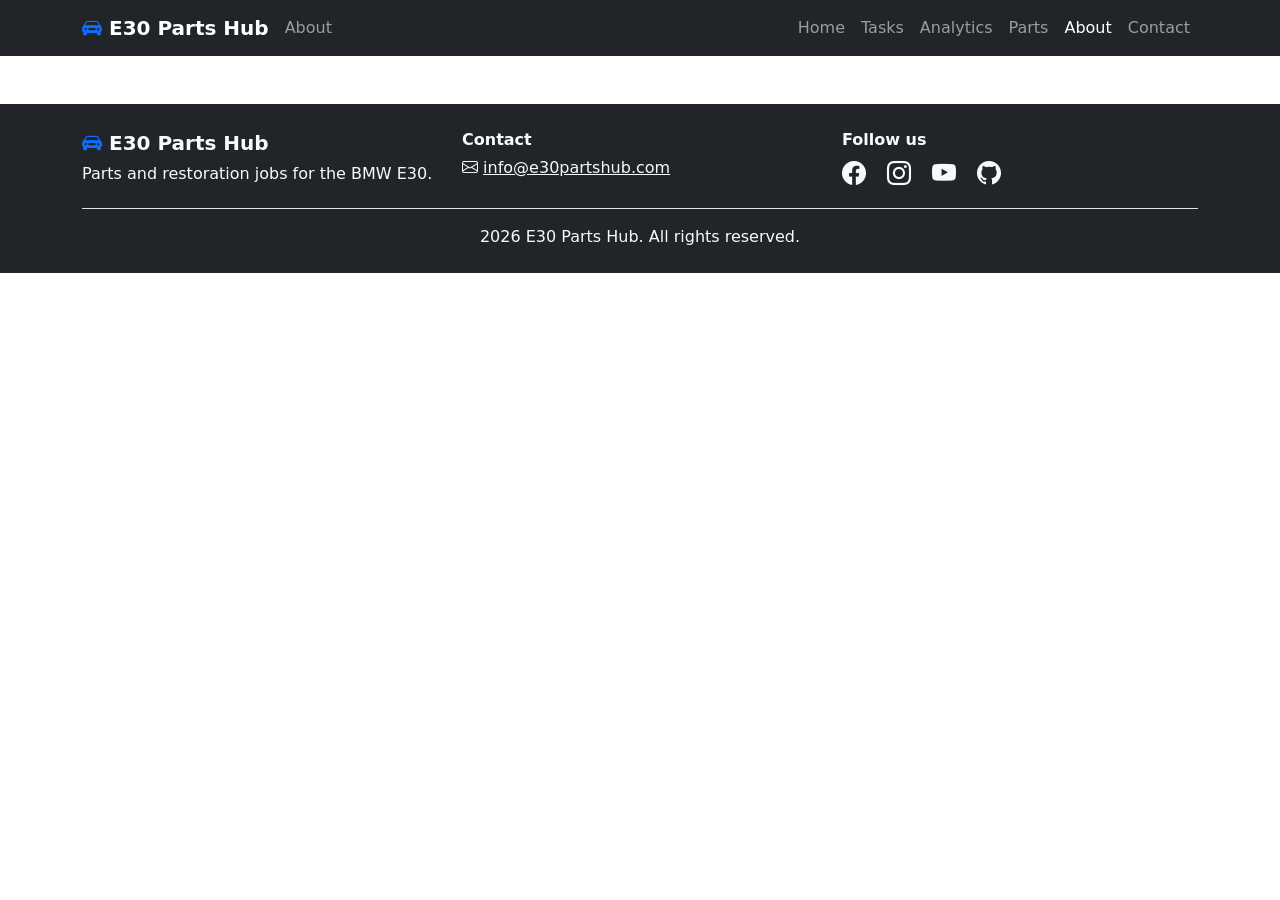
==== about.html @ b695859c "footer/header of pages done" ====
<!DOCTYPE html>
<html lang="en">

<head>
    <meta charset="UTF-8">
    <meta name="viewport" content="width=device-width, initial-scale=1.0">
    <meta name="description" content="E30 Parts Hub - about the application and the team behind it">
    <title>About | E30 Parts Hub</title>

    <link rel="stylesheet" href="https://cdn.jsdelivr.net/npm/bootstrap@5.3.3/dist/css/bootstrap.min.css">
    <link rel="stylesheet" href="https://cdn.jsdelivr.net/npm/bootstrap-icons@1.11.3/font/bootstrap-icons.min.css">
    <link rel="stylesheet" href="css/style.css">
    <script src="https://cdn.jsdelivr.net/npm/bootstrap@5.3.3/dist/js/bootstrap.bundle.min.js" defer></script>
</head>

<body>

    <header class="sticky-top">
        <nav class="navbar navbar-expand-lg bg-dark" data-bs-theme="dark">

            <div class="container">

                <a class="navbar-brand fw-bold" href="index.html">
                <i class="bi bi-car-front-fill text-primary"></i> E30 Parts Hub</a>
                <span class="navbar-text">About</span>

                
                <button class="navbar-toggler" 
                        type="button" 
                        data-bs-toggle="collapse" 
                        data-bs-target="#mainNav">
                        <span class="navbar-toggler-icon"></span>
                </button>

                <div class="collapse navbar-collapse" id="mainNav">

                    <ul class="navbar-nav ms-auto">
                        <li class="nav-item"><a class="nav-link" href="index.html">Home</a></li>
                        <li class="nav-item"><a class="nav-link" href="tasks.html">Tasks</a></li>
                        <li class="nav-item"><a class="nav-link" href="analytics.html">Analytics</a></li>
                        <li class="nav-item"><a class="nav-link" href="parts.html">Parts</a></li>
                        <li class="nav-item"><a class="nav-link active" href="about.html">About</a></li>
                        <li class="nav-item"><a class="nav-link" href="contact.html">Contact</a></li>
                </ul>
            </div></div>
        </nav>
    </header>

   
    <footer class="bg-dark text-light mt-5 py-4 ">
        <div class="container">
          <div class="row text-center text-md-start">

            <div class="col-md-4 mb-3">
                <p class="fs-5 fw-bold mb-1">
                    <i class="bi bi-car-front-fill text-primary"></i> E30 Parts Hub</p>
                <p class="mb-0">Parts and restoration jobs for the BMW E30.</p>
            </div>

            <div class="col-md-4 mb-3">
                <p class="fw-bold mb-1">Contact</p>
                <p class="mb-0">
                <i class="bi bi-envelope"></i>
                <a class="link-light" href="mailto:info@e30partshub.com">info@e30partshub.com</a></p>
            </div>

            <div class="col-md-4 mb-3">
                <p class="fw-bold mb-1">Follow us</p>
                <a class="link-light fs-4 me-3" href="https://www.facebook.com" ><i class="bi bi-facebook"></i></a>
                <a class="link-light fs-4 me-3" href="https://www.instagram.com" ><i class="bi bi-instagram"></i></a>
                <a class="link-light fs-4 me-3" href="https://www.youtube.com" ><i class="bi bi-youtube"></i></a>
                <a class="link-light fs-4" href="https://github.com/nikiforoskassotakis3-arch" ><i class="bi bi-github"></i></a>
            </div>
          </div>

           <p class="text-center border-top pt-3 mb-0"> 2026 E30 Parts Hub. All rights reserved.</p>
        </div>
    </footer>
 
</body>
</html>
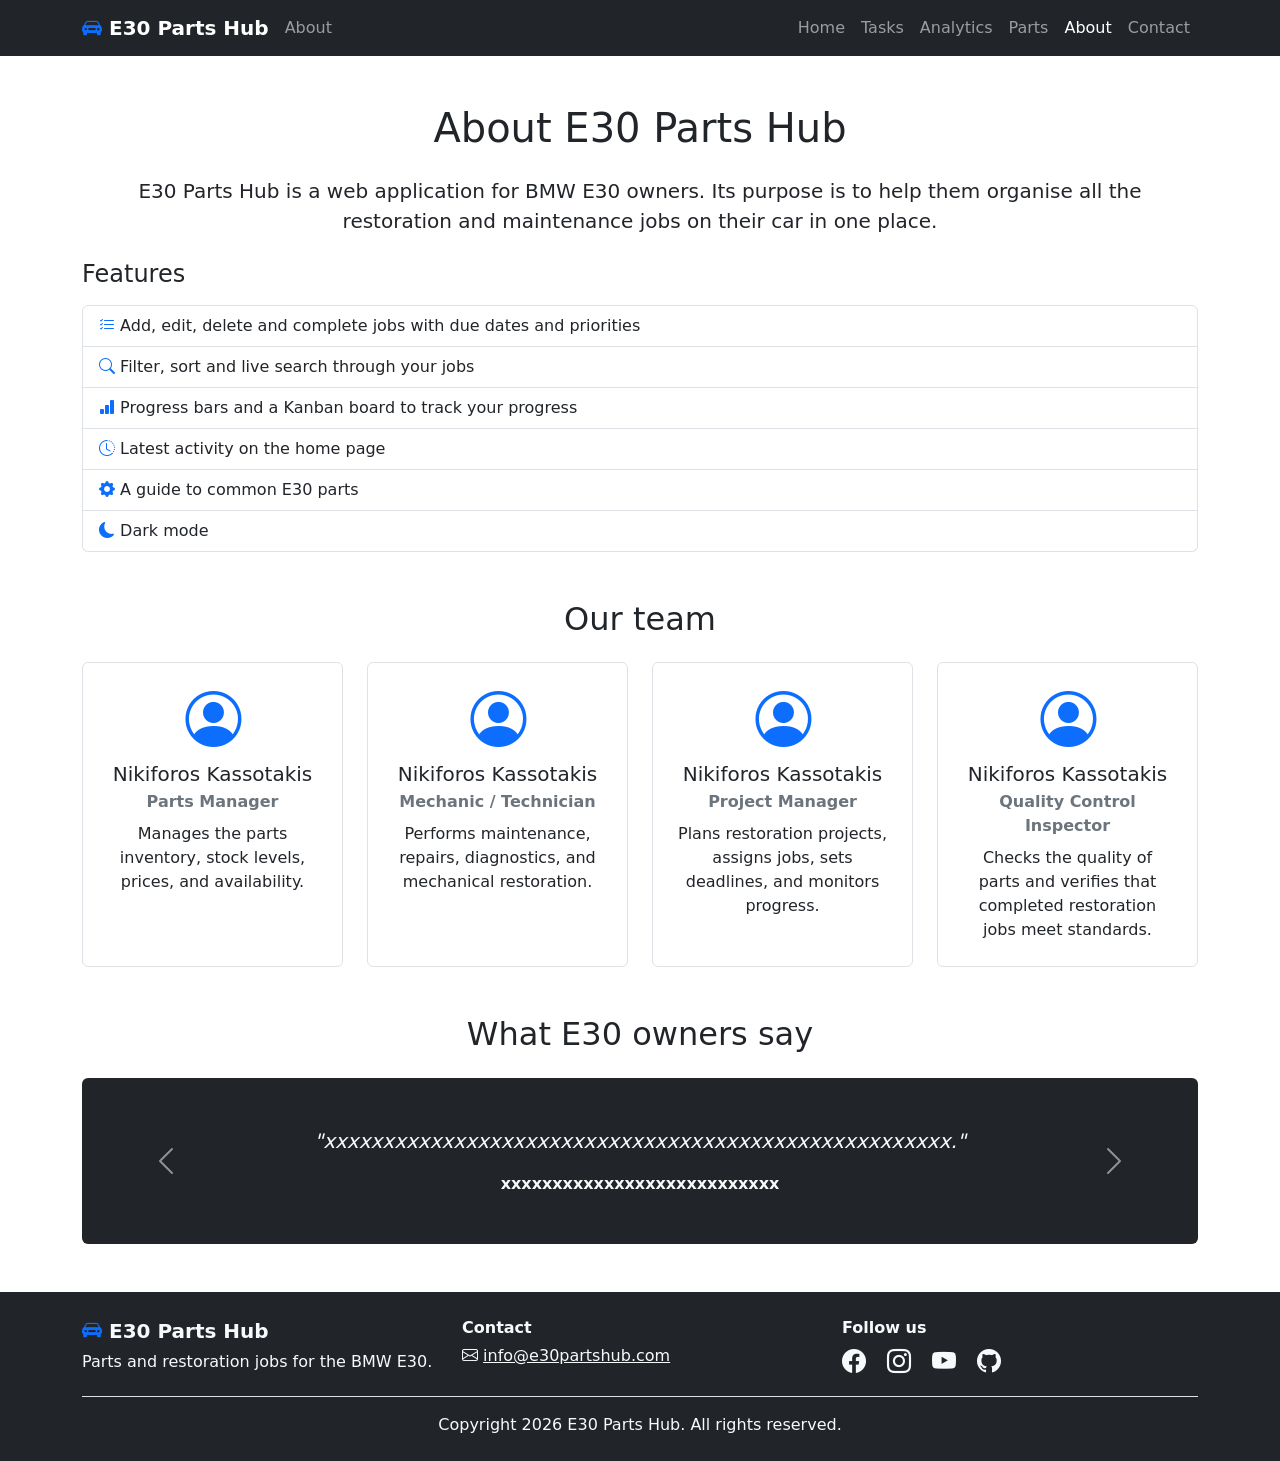
==== commit b58c0f10: "main structure of main/about page" ====
--- a/about.html
+++ b/about.html
@@ -1,5 +1,9 @@
 <!DOCTYPE html>
 <html lang="en">
+
+
+
+
 
 <head>
     <meta charset="UTF-8">
@@ -12,6 +16,11 @@
     <link rel="stylesheet" href="css/style.css">
     <script src="https://cdn.jsdelivr.net/npm/bootstrap@5.3.3/dist/js/bootstrap.bundle.min.js" defer></script>
 </head>
+
+
+
+
+
 
 <body>
 
@@ -46,7 +55,126 @@
         </nav>
     </header>
 
+
+
+
+
+
+    <main>
+
+        <div>
+        <div class="container py-5">
+            <h1 class="text-center mb-4">About E30 Parts Hub</h1>
+            <p class="lead text-center">E30 Parts Hub is a web application for BMW E30 owners. Its purpose is to help them organise all the restoration and maintenance jobs on their car in one place.</p>
+
+            <h2 class="fs-4 mt-4 mb-3">Features</h2>
+            <ul class="list-group">
+                <li class="list-group-item"><i class="bi bi-list-check text-primary"></i> Add, edit, delete and complete jobs with due dates and priorities</li>
+                <li class="list-group-item"><i class="bi bi-search text-primary"></i> Filter, sort and live search through your jobs</li>
+                <li class="list-group-item"><i class="bi bi-bar-chart-fill text-primary"></i> Progress bars and a Kanban board to track your progress</li>
+                <li class="list-group-item"><i class="bi bi-clock-history text-primary"></i> Latest activity on the home page</li>
+                <li class="list-group-item"><i class="bi bi-gear-fill text-primary"></i> A guide to common E30 parts</li>
+                <li class="list-group-item"><i class="bi bi-moon-fill text-primary"></i> Dark mode</li>
+            </ul>
+        </div>
+     </div>
    
+        <div class="container">
+            <h2 class="text-center mb-4">Our team</h2>
+
+            <div class="row g-4 text-center">
+
+                <div class="col-sm-6 col-lg-3">
+                    <div class="border rounded-2 p-4 h-100">
+                        <i class="bi bi-person-circle display-4 text-primary"></i>
+                        <h3 class="fs-5 mt-2 mb-1">Nikiforos Kassotakis</h3>
+                        <p class="text-secondary fw-bold mb-2">Parts Manager</p>
+                        <p class="mb-0">Manages the parts inventory, stock levels, prices, and availability.</p>
+                    </div>
+                </div>
+
+                <div class="col-sm-6 col-lg-3">
+                    <div class="border rounded-2 p-4 h-100">
+                        <i class="bi bi-person-circle display-4 text-primary"></i>
+                        <h3 class="fs-5 mt-2 mb-1">Nikiforos Kassotakis</h3>
+                        <p class="text-secondary fw-bold mb-2">Mechanic / Technician</p>
+                        <p class="mb-0">Performs maintenance, repairs, diagnostics, and mechanical restoration.</p>
+                    </div>
+                </div>
+
+                <div class="col-sm-6 col-lg-3">
+                    <div class="border rounded-2 p-4 h-100">
+                        <i class="bi bi-person-circle display-4 text-primary"></i>
+                        <h3 class="fs-5 mt-2 mb-1">Nikiforos Kassotakis</h3>
+                        <p class="text-secondary fw-bold mb-2">Project Manager</p>
+                        <p class="mb-0">Plans restoration projects, assigns jobs, sets deadlines, and monitors progress.</p>
+                    </div>
+                </div>
+
+                <div class="col-sm-6 col-lg-3">
+                    <div class="border rounded-2 p-4 h-100">
+                        <i class="bi bi-person-circle display-4 text-primary"></i>
+                        <h3 class="fs-5 mt-2 mb-1">Nikiforos Kassotakis</h3>
+                        <p class="text-secondary fw-bold mb-2">Quality Control Inspector</p>
+                        <p class="mb-0">Checks the quality of parts and verifies that completed restoration jobs meet standards.</p>
+                    </div>
+                </div>
+
+            </div>
+        </div>
+    
+                
+        <div class="container mt-5">
+            <h2 class="text-center mb-4">What E30 owners say</h2>
+
+            <div id="testimonials" class="carousel slide bg-dark text-light rounded-2" data-bs-ride="carousel">
+                <div class="carousel-inner">
+
+                    <div class="carousel-item active">
+                        <div class="text-center px-5 py-5">
+                            <p class="fs-5 fst-italic">"xxxxxxxxxxxxxxxxxxxxxxxxxxxxxxxxxxxxxxxxxxxxxxxxxxxxx."</p>
+                            <p class="fw-bold mb-0">xxxxxxxxxxxxxxxxxxxxxxxxxxx</p>
+                        </div>
+                    </div>
+
+                    <div class="carousel-item">
+                        <div class="text-center px-5 py-5">
+                            <p class="fs-5 fst-italic">"xxxxxxxxxxxxxxxxxxxxxxxxxxxxxxxxxxxxxxxxxxxxxxx"</p>
+                            <p class="fw-bold mb-0">xxxxxxxxxxxxxxxxxxxxxxxxxxx</p>
+                        </div>
+                    </div>
+
+                    <div class="carousel-item">
+                        <div class="text-center px-5 py-5">
+                            <p class="fs-5 fst-italic">"xxxxxxxxxxxxxxxxxxxxxxxxxxxxxxxxxxxxxxxxxxxxxxxxxx"</p>
+                            <p class="fw-bold mb-0">xxxxxxxxxxxxxxxxxxxxxxxxxxxxxxx</p>
+                        </div>
+                    </div>
+
+                </div>
+
+                <button class="carousel-control-prev" type="button" data-bs-target="#testimonials" data-bs-slide="prev">
+                    <span class="carousel-control-prev-icon"></span>
+                    <span class="visually-hidden">Previous</span>
+                </button>
+                <button class="carousel-control-next" type="button" data-bs-target="#testimonials" data-bs-slide="next">
+                    <span class="carousel-control-next-icon"></span>
+                    <span class="visually-hidden">Next</span>
+                </button>
+            </div>
+        </div>
+
+    </main>
+
+
+
+
+
+
+
+
+
+    
     <footer class="bg-dark text-light mt-5 py-4 ">
         <div class="container">
           <div class="row text-center text-md-start">
@@ -73,7 +201,7 @@
             </div>
           </div>
 
-           <p class="text-center border-top pt-3 mb-0"> 2026 E30 Parts Hub. All rights reserved.</p>
+           <p class="text-center border-top pt-3 mb-0">Copyright 2026 E30 Parts Hub. All rights reserved.</p>
         </div>
     </footer>
  
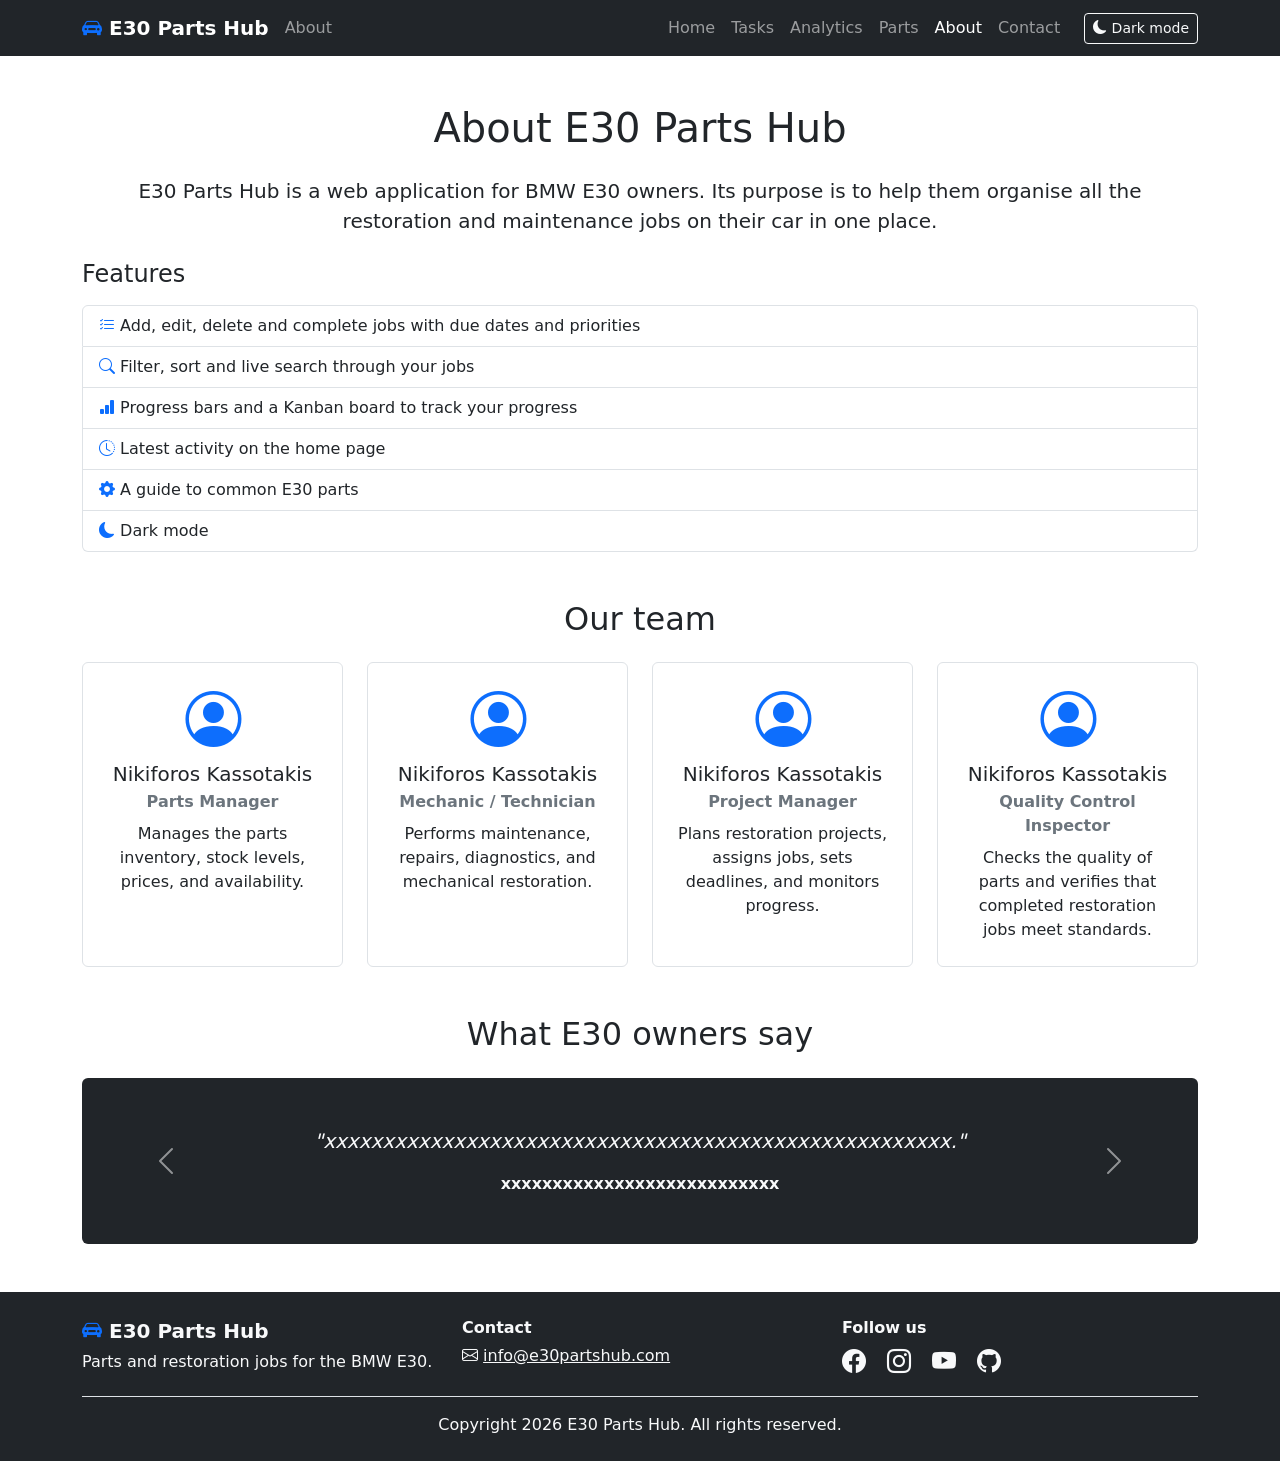
==== commit 619fac0d: "first js implementation for the changing background" ====
--- a/about.html
+++ b/about.html
@@ -15,6 +15,7 @@
     <link rel="stylesheet" href="https://cdn.jsdelivr.net/npm/bootstrap-icons@1.11.3/font/bootstrap-icons.min.css">
     <link rel="stylesheet" href="css/style.css">
     <script src="https://cdn.jsdelivr.net/npm/bootstrap@5.3.3/dist/js/bootstrap.bundle.min.js" defer></script>
+    <script src="js/main.js" defer></script>
 </head>
 
 
@@ -51,6 +52,8 @@
                         <li class="nav-item"><a class="nav-link active" href="about.html">About</a></li>
                         <li class="nav-item"><a class="nav-link" href="contact.html">Contact</a></li>
                 </ul>
+                 <button type="button" class="btn btn-outline-light btn-sm ms-3" onclick="toggleDarkMode()">
+                        <i class="bi bi-moon-fill"></i> Dark mode</button>
             </div></div>
         </nav>
     </header>
@@ -61,8 +64,7 @@
 
 
     <main>
-
-        <div>
+ 
         <div class="container py-5">
             <h1 class="text-center mb-4">About E30 Parts Hub</h1>
             <p class="lead text-center">E30 Parts Hub is a web application for BMW E30 owners. Its purpose is to help them organise all the restoration and maintenance jobs on their car in one place.</p>
@@ -77,7 +79,7 @@
                 <li class="list-group-item"><i class="bi bi-moon-fill text-primary"></i> Dark mode</li>
             </ul>
         </div>
-     </div>
+    
    
         <div class="container">
             <h2 class="text-center mb-4">Our team</h2>
@@ -170,11 +172,6 @@
 
 
 
-
-
-
-
-    
     <footer class="bg-dark text-light mt-5 py-4 ">
         <div class="container">
           <div class="row text-center text-md-start">
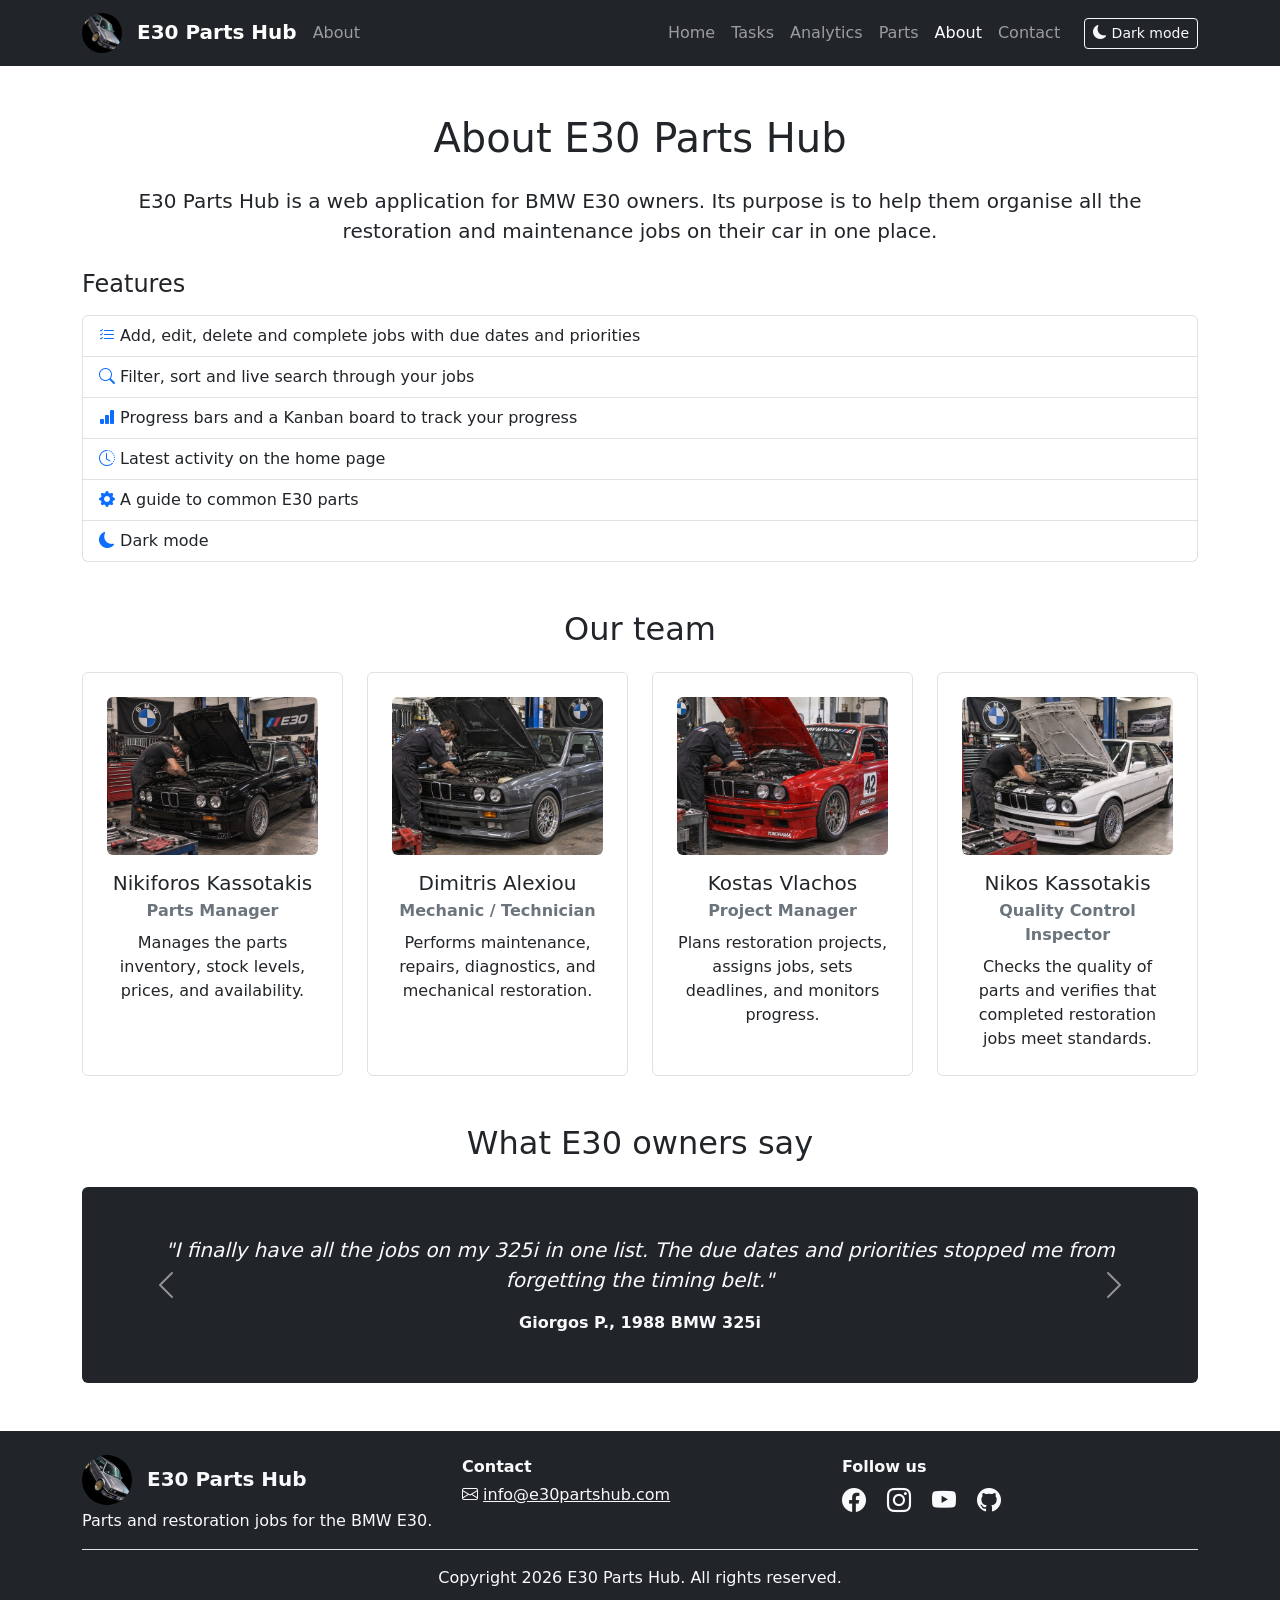
==== commit a40b437a: "js/comments/organization completed" ====
--- a/about.html
+++ b/about.html
@@ -2,10 +2,8 @@
 <html lang="en">
 
 
-
-
-
 <head>
+    
     <meta charset="UTF-8">
     <meta name="viewport" content="width=device-width, initial-scale=1.0">
     <meta name="description" content="E30 Parts Hub - about the application and the team behind it">
@@ -14,27 +12,24 @@
     <link rel="stylesheet" href="https://cdn.jsdelivr.net/npm/bootstrap@5.3.3/dist/css/bootstrap.min.css">
     <link rel="stylesheet" href="https://cdn.jsdelivr.net/npm/bootstrap-icons@1.11.3/font/bootstrap-icons.min.css">
     <link rel="stylesheet" href="css/style.css">
+  
     <script src="https://cdn.jsdelivr.net/npm/bootstrap@5.3.3/dist/js/bootstrap.bundle.min.js" defer></script>
     <script src="js/main.js" defer></script>
 </head>
 
 
 
-
-
-
 <body>
 
     <header class="sticky-top">
         <nav class="navbar navbar-expand-lg bg-dark" data-bs-theme="dark">
 
             <div class="container">
-
                 <a class="navbar-brand fw-bold" href="index.html">
-                <i class="bi bi-car-front-fill text-primary"></i> E30 Parts Hub</a>
+               <img src="images/logo.png" alt="E30 Parts Hub logo" width="40" height="40" class="rounded-circle me-2"> E30 Parts Hub</a>
                 <span class="navbar-text">About</span>
 
-                
+
                 <button class="navbar-toggler" 
                         type="button" 
                         data-bs-toggle="collapse" 
@@ -42,8 +37,8 @@
                         <span class="navbar-toggler-icon"></span>
                 </button>
 
+               
                 <div class="collapse navbar-collapse" id="mainNav">
-
                     <ul class="navbar-nav ms-auto">
                         <li class="nav-item"><a class="nav-link" href="index.html">Home</a></li>
                         <li class="nav-item"><a class="nav-link" href="tasks.html">Tasks</a></li>
@@ -62,9 +57,9 @@
 
 
 
-
     <main>
  
+        <!-- About section -->
         <div class="container py-5">
             <h1 class="text-center mb-4">About E30 Parts Hub</h1>
             <p class="lead text-center">E30 Parts Hub is a web application for BMW E30 owners. Its purpose is to help them organise all the restoration and maintenance jobs on their car in one place.</p>
@@ -81,6 +76,7 @@
         </div>
     
    
+        <!-- Team members -->
         <div class="container">
             <h2 class="text-center mb-4">Our team</h2>
 
@@ -88,7 +84,7 @@
 
                 <div class="col-sm-6 col-lg-3">
                     <div class="border rounded-2 p-4 h-100">
-                        <i class="bi bi-person-circle display-4 text-primary"></i>
+                        <img src="images/team-1.jpg" alt="Nikiforos Kassotakis, Parts Manager, working on a black E30" width="600" height="450" class="img-fluid rounded-2 mb-2">
                         <h3 class="fs-5 mt-2 mb-1">Nikiforos Kassotakis</h3>
                         <p class="text-secondary fw-bold mb-2">Parts Manager</p>
                         <p class="mb-0">Manages the parts inventory, stock levels, prices, and availability.</p>
@@ -97,8 +93,8 @@
 
                 <div class="col-sm-6 col-lg-3">
                     <div class="border rounded-2 p-4 h-100">
-                        <i class="bi bi-person-circle display-4 text-primary"></i>
-                        <h3 class="fs-5 mt-2 mb-1">Nikiforos Kassotakis</h3>
+                        <img src="images/team-2.jpg" alt="Dimitris Alexiou, Mechanic, working on a grey E30" width="600" height="450" class="img-fluid rounded-2 mb-2">
+                        <h3 class="fs-5 mt-2 mb-1">Dimitris Alexiou</h3>
                         <p class="text-secondary fw-bold mb-2">Mechanic / Technician</p>
                         <p class="mb-0">Performs maintenance, repairs, diagnostics, and mechanical restoration.</p>
                     </div>
@@ -106,8 +102,8 @@
 
                 <div class="col-sm-6 col-lg-3">
                     <div class="border rounded-2 p-4 h-100">
-                        <i class="bi bi-person-circle display-4 text-primary"></i>
-                        <h3 class="fs-5 mt-2 mb-1">Nikiforos Kassotakis</h3>
+                        <img src="images/team-3.jpg" alt="Kostas Vlachos, Project Manager, working on a red E30 M3 race car" width="600" height="450" class="img-fluid rounded-2 mb-2">
+                        <h3 class="fs-5 mt-2 mb-1">Kostas Vlachos</h3>
                         <p class="text-secondary fw-bold mb-2">Project Manager</p>
                         <p class="mb-0">Plans restoration projects, assigns jobs, sets deadlines, and monitors progress.</p>
                     </div>
@@ -115,8 +111,8 @@
 
                 <div class="col-sm-6 col-lg-3">
                     <div class="border rounded-2 p-4 h-100">
-                        <i class="bi bi-person-circle display-4 text-primary"></i>
-                        <h3 class="fs-5 mt-2 mb-1">Nikiforos Kassotakis</h3>
+                        <img src="images/team-4.jpg" alt="Nikos Kassotakis, Quality Control Inspector, checking a white E30" width="600" height="450" class="img-fluid rounded-2 mb-2">
+                        <h3 class="fs-5 mt-2 mb-1">Nikos Kassotakis</h3>
                         <p class="text-secondary fw-bold mb-2">Quality Control Inspector</p>
                         <p class="mb-0">Checks the quality of parts and verifies that completed restoration jobs meet standards.</p>
                     </div>
@@ -126,6 +122,7 @@
         </div>
     
                 
+        <!-- Testimonials carousel-->
         <div class="container mt-5">
             <h2 class="text-center mb-4">What E30 owners say</h2>
 
@@ -134,27 +131,28 @@
 
                     <div class="carousel-item active">
                         <div class="text-center px-5 py-5">
-                            <p class="fs-5 fst-italic">"xxxxxxxxxxxxxxxxxxxxxxxxxxxxxxxxxxxxxxxxxxxxxxxxxxxxx."</p>
-                            <p class="fw-bold mb-0">xxxxxxxxxxxxxxxxxxxxxxxxxxx</p>
+                            <p class="fs-5 fst-italic">"I finally have all the jobs on my 325i in one list. The due dates and priorities stopped me from forgetting the timing belt."</p>
+                            <p class="fw-bold mb-0">Giorgos P., 1988 BMW 325i</p>
                         </div>
                     </div>
 
                     <div class="carousel-item">
                         <div class="text-center px-5 py-5">
-                            <p class="fs-5 fst-italic">"xxxxxxxxxxxxxxxxxxxxxxxxxxxxxxxxxxxxxxxxxxxxxxx"</p>
-                            <p class="fw-bold mb-0">xxxxxxxxxxxxxxxxxxxxxxxxxxx</p>
-                        </div>
+                            <p class="fs-5 fst-italic">"The parts guide told me exactly when to change the water pump and roughly what it would cost. Very useful for a first-time E30 owner."</p>
+                            <p class="fw-bold mb-0">Maria K., 1990 BMW 318i</p>
+                    </div>
                     </div>
 
                     <div class="carousel-item">
                         <div class="text-center px-5 py-5">
-                            <p class="fs-5 fst-italic">"xxxxxxxxxxxxxxxxxxxxxxxxxxxxxxxxxxxxxxxxxxxxxxxxxx"</p>
-                            <p class="fw-bold mb-0">xxxxxxxxxxxxxxxxxxxxxxxxxxxxxxx</p>
+                            <p class="fs-5 fst-italic">"Moving jobs across the board from To do to Completed makes the restoration feel like real progress."</p>
+                            <p class="fw-bold mb-0">Nikos D., 1986 BMW 320i</p>
                         </div>
                     </div>
 
                 </div>
 
+                <!-- Previous / next arrowss -->
                 <button class="carousel-control-prev" type="button" data-bs-target="#testimonials" data-bs-slide="prev">
                     <span class="carousel-control-prev-icon"></span>
                     <span class="visually-hidden">Previous</span>
@@ -171,14 +169,13 @@
 
 
 
-
     <footer class="bg-dark text-light mt-5 py-4 ">
         <div class="container">
           <div class="row text-center text-md-start">
 
             <div class="col-md-4 mb-3">
                 <p class="fs-5 fw-bold mb-1">
-                    <i class="bi bi-car-front-fill text-primary"></i> E30 Parts Hub</p>
+                   <img src="images/logo.png" alt="E30 Parts Hub logo" width="50" height="50" class="rounded-circle me-2"> E30 Parts Hub</p>
                 <p class="mb-0">Parts and restoration jobs for the BMW E30.</p>
             </div>
 
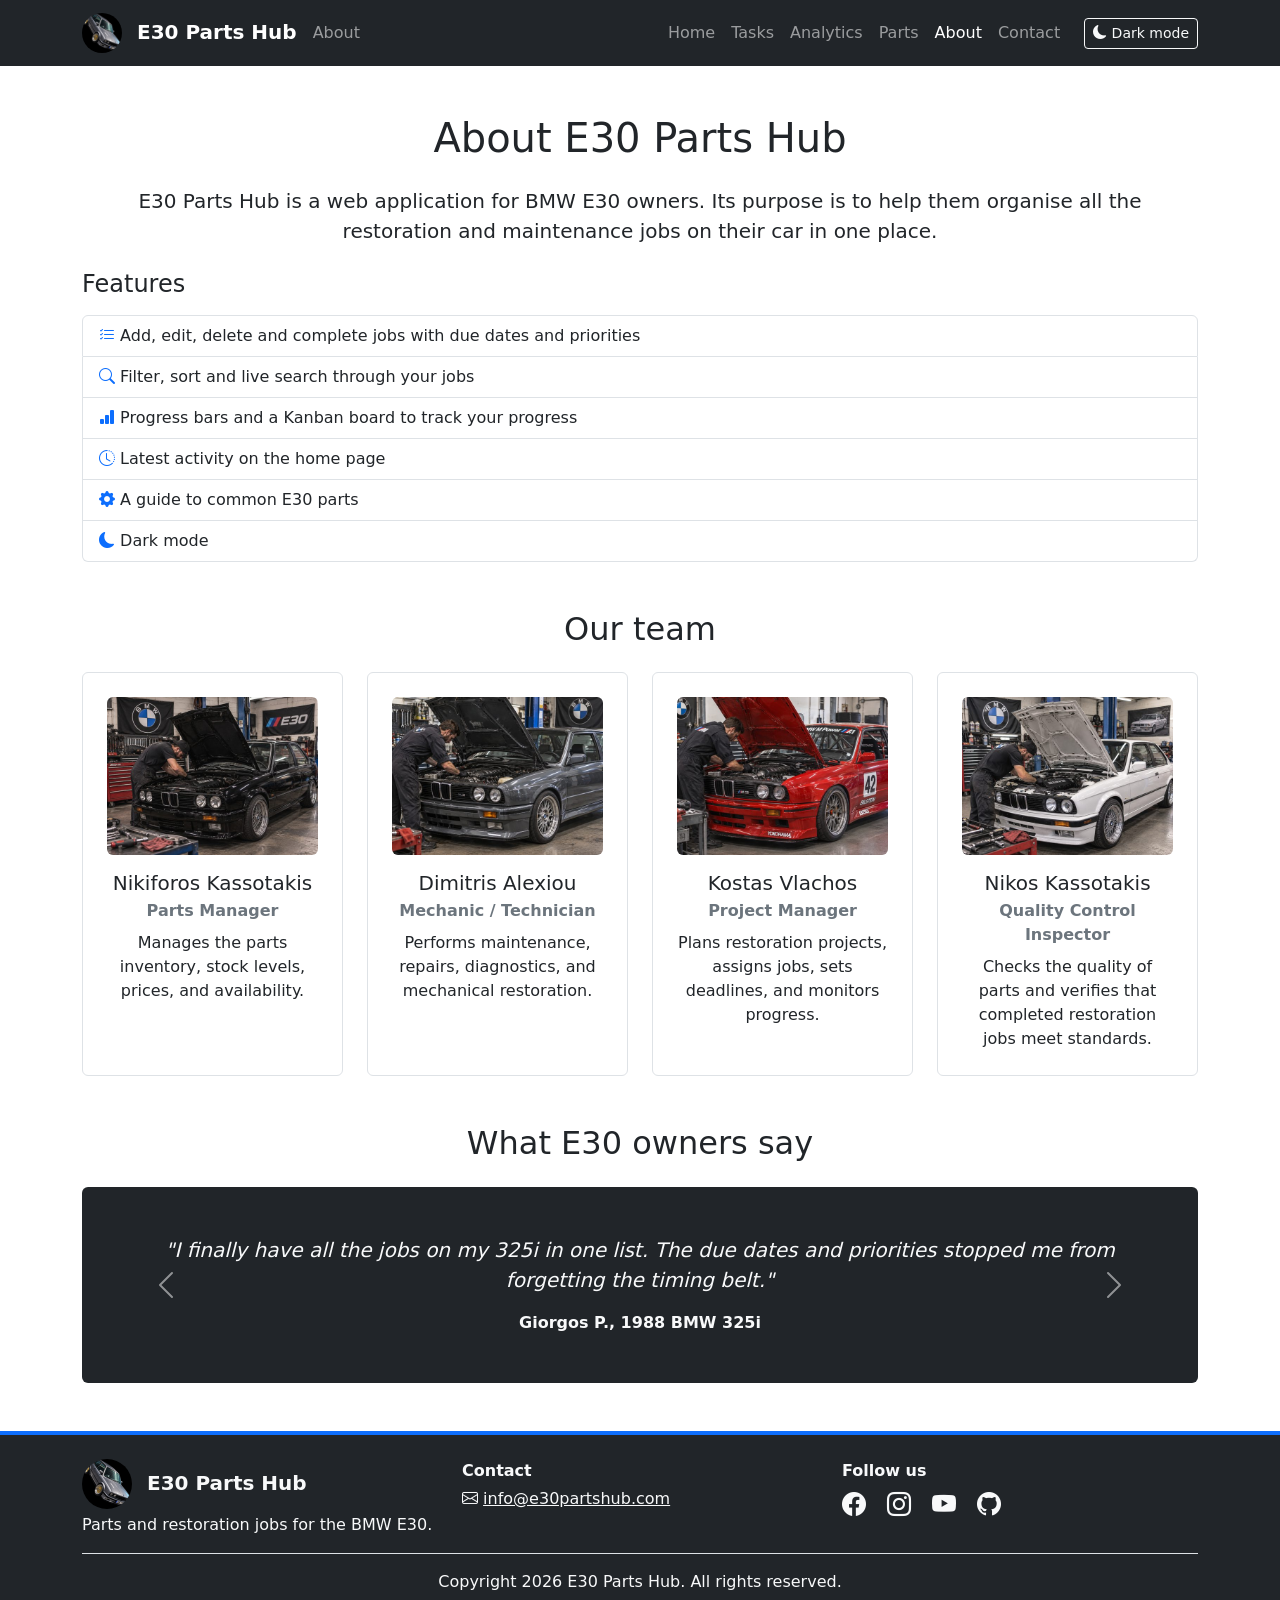
==== commit a2ba2725: "final touches/readme/lighthouse reports" ====
--- a/about.html
+++ b/about.html
@@ -188,10 +188,10 @@
 
             <div class="col-md-4 mb-3">
                 <p class="fw-bold mb-1">Follow us</p>
-                <a class="link-light fs-4 me-3" href="https://www.facebook.com" ><i class="bi bi-facebook"></i></a>
-                <a class="link-light fs-4 me-3" href="https://www.instagram.com" ><i class="bi bi-instagram"></i></a>
-                <a class="link-light fs-4 me-3" href="https://www.youtube.com" ><i class="bi bi-youtube"></i></a>
-                <a class="link-light fs-4" href="https://github.com/nikiforoskassotakis3-arch" ><i class="bi bi-github"></i></a>
+                <a class="link-light fs-4 me-3" href="https://www.facebook.com" ><i class="bi bi-facebook"></i><span class="visually-hidden">Facebook</span></a>
+                <a class="link-light fs-4 me-3" href="https://www.instagram.com" ><i class="bi bi-instagram"></i><span class="visually-hidden">Instagram</span></a>
+                <a class="link-light fs-4 me-3" href="https://www.youtube.com" ><i class="bi bi-youtube"></i><span class="visually-hidden">YouTube</span></a>
+                <a class="link-light fs-4" href="https://github.com/nikiforoskassotakis3-arch" ><i class="bi bi-github"></i><span class="visually-hidden">GitHub</span></a>
             </div>
           </div>
 
--- a/css/style.css
+++ b/css/style.css
@@ -0,0 +1,20 @@
+
+/* blue line on top of the footer */
+footer {
+  border-top: 4px solid #0d6efd;
+}
+
+/* home page "What we offer" boxes gets a light blue background on hover */
+.info-box:hover {
+  background-color: lightblue;
+}
+
+/*  weather text on  home page in blue */
+#weatherText {
+  color: #0d6efd;
+}
+
+/* bold captions under the parts gallery photos */
+.figure-caption {
+  font-weight: bold;
+}
